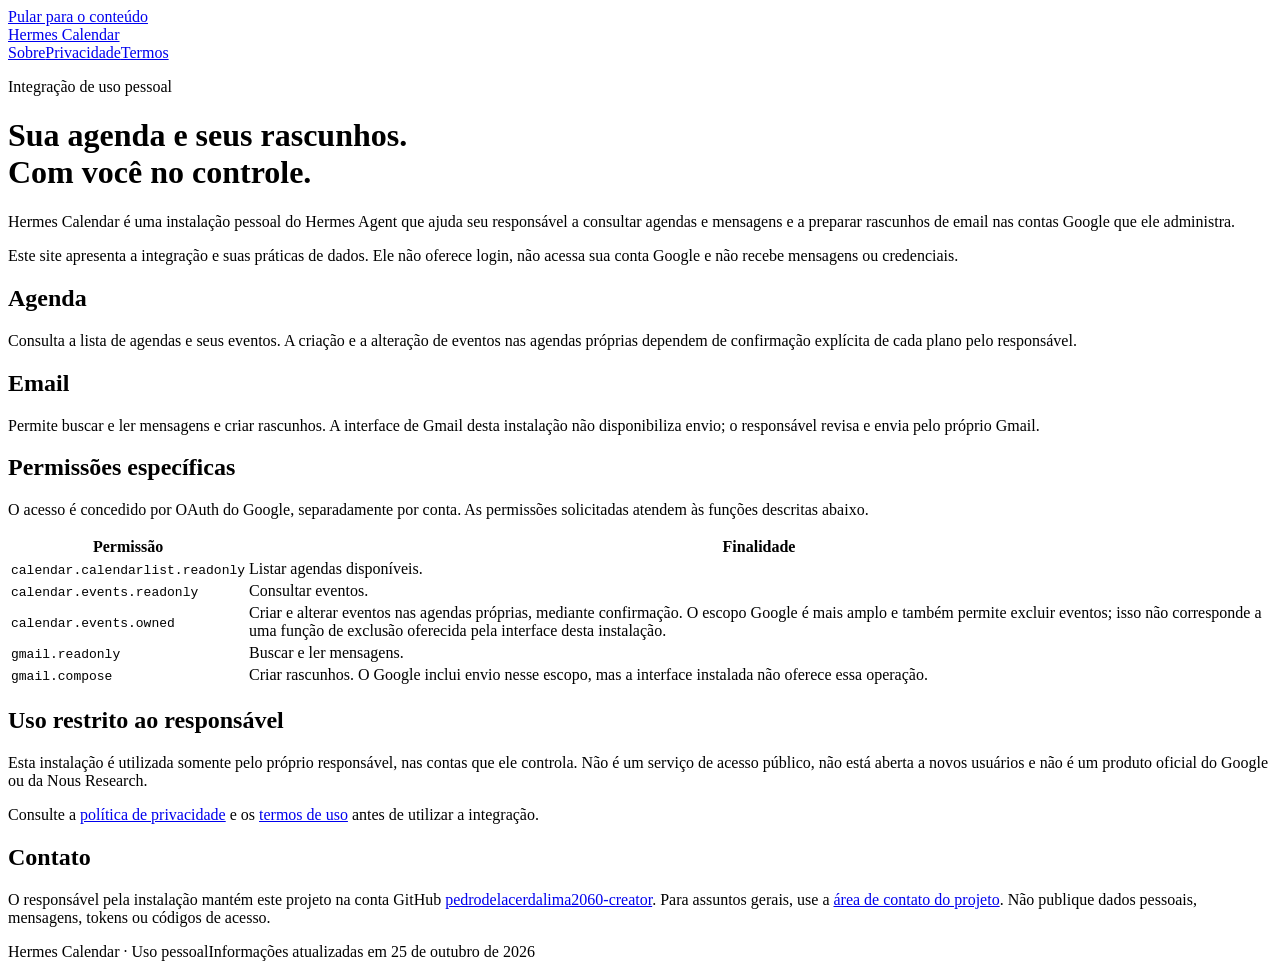
==== index.html @ c8ccea7b "Create index.html" ====
<!doctype html>
<html lang="pt-BR"><head><meta charset="utf-8"><meta name="viewport" content="width=device-width,initial-scale=1"><meta name="description" content="Informações sobre o Hermes Calendar, assistente pessoal para agendas e rascunhos de email."><title>Hermes Calendar · Assistente pessoal</title><link rel="stylesheet" href="style.css"></head><body>
<a class="skip" href="#conteudo">Pular para o conteúdo</a><header><div class="wrap"><a class="brand" href="index.html">Hermes Calendar</a><nav aria-label="Navegação principal"><a aria-current="page" href="index.html">Sobre</a><a href="privacidade.html">Privacidade</a><a href="termos.html">Termos</a></nav></div></header>
<main id="conteudo" class="wrap"><p class="eyebrow">Integração de uso pessoal</p><h1>Sua agenda e seus rascunhos.<br>Com você no controle.</h1><p class="lead">Hermes Calendar é uma instalação pessoal do Hermes Agent que ajuda seu responsável a consultar agendas e mensagens e a preparar rascunhos de email nas contas Google que ele administra.</p>
<div class="note">Este site apresenta a integração e suas práticas de dados. Ele não oferece login, não acessa sua conta Google e não recebe mensagens ou credenciais.</div>
<section class="grid" aria-label="Funcionalidades"><div class="card"><h2>Agenda</h2><p>Consulta a lista de agendas e seus eventos. A criação e a alteração de eventos nas agendas próprias dependem de confirmação explícita de cada plano pelo responsável.</p></div><div class="card"><h2>Email</h2><p>Permite buscar e ler mensagens e criar rascunhos. A interface de Gmail desta instalação não disponibiliza envio; o responsável revisa e envia pelo próprio Gmail.</p></div></section>
<article><h2>Permissões específicas</h2><p>O acesso é concedido por OAuth do Google, separadamente por conta. As permissões solicitadas atendem às funções descritas abaixo.</p><table><thead><tr><th>Permissão</th><th>Finalidade</th></tr></thead><tbody><tr><td><code>calendar.calendarlist.readonly</code></td><td>Listar agendas disponíveis.</td></tr><tr><td><code>calendar.events.readonly</code></td><td>Consultar eventos.</td></tr><tr><td><code>calendar.events.owned</code></td><td>Criar e alterar eventos nas agendas próprias, mediante confirmação. O escopo Google é mais amplo e também permite excluir eventos; isso não corresponde a uma função de exclusão oferecida pela interface desta instalação.</td></tr><tr><td><code>gmail.readonly</code></td><td>Buscar e ler mensagens.</td></tr><tr><td><code>gmail.compose</code></td><td>Criar rascunhos. O Google inclui envio nesse escopo, mas a interface instalada não oferece essa operação.</td></tr></tbody></table>
<h2>Uso restrito ao responsável</h2><p>Esta instalação é utilizada somente pelo próprio responsável, nas contas que ele controla. Não é um serviço de acesso público, não está aberta a novos usuários e não é um produto oficial do Google ou da Nous Research.</p><p>Consulte a <a href="privacidade.html">política de privacidade</a> e os <a href="termos.html">termos de uso</a> antes de utilizar a integração.</p><h2>Contato</h2><p>O responsável pela instalação mantém este projeto na conta GitHub <a href="https://github.com/pedrodelacerdalima2060-creator">pedrodelacerdalima2060-creator</a>. Para assuntos gerais, use a <a href="https://github.com/pedrodelacerdalima2060-creator/hermes-calendar-info/issues">área de contato do projeto</a>. Não publique dados pessoais, mensagens, tokens ou códigos de acesso.</p></article></main>
<footer><div class="wrap"><span>Hermes Calendar · Uso pessoal</span><span>Informações atualizadas em 25 de outubro de 2026</span></div></footer></body></html>
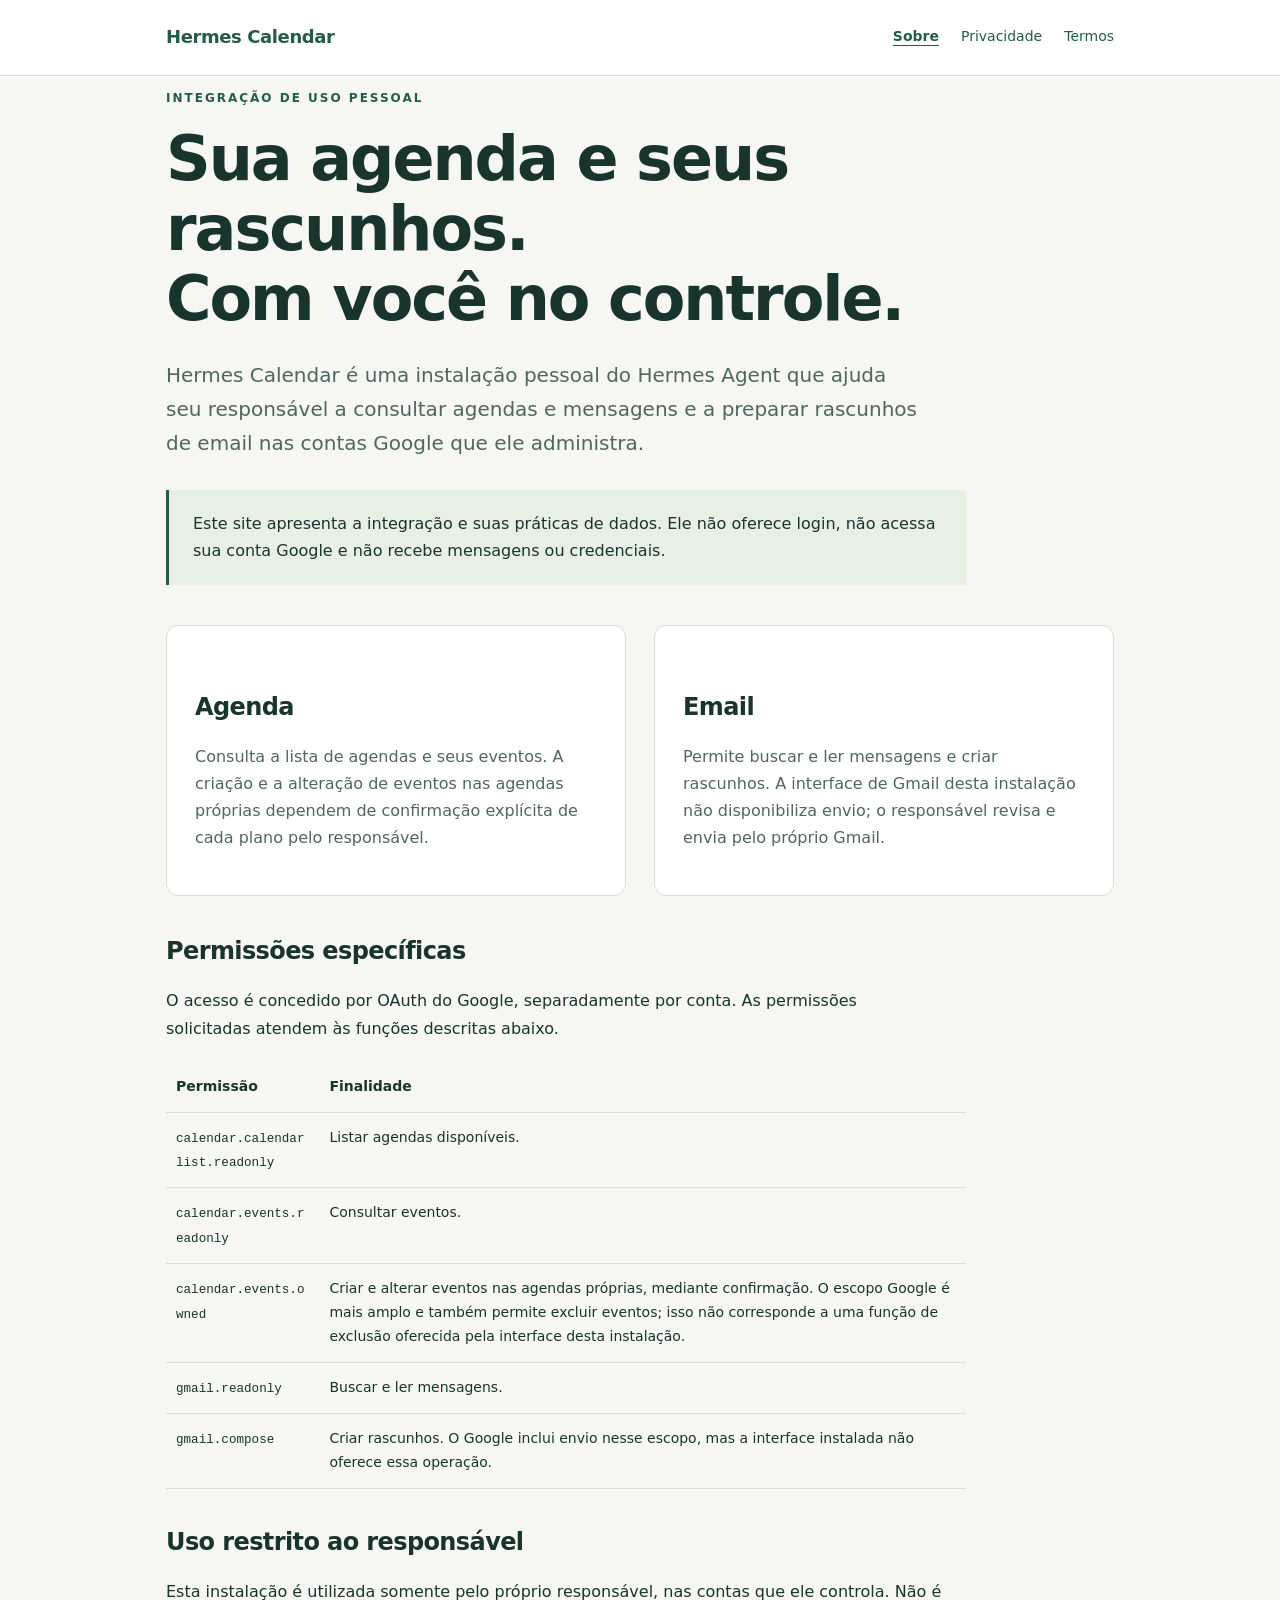
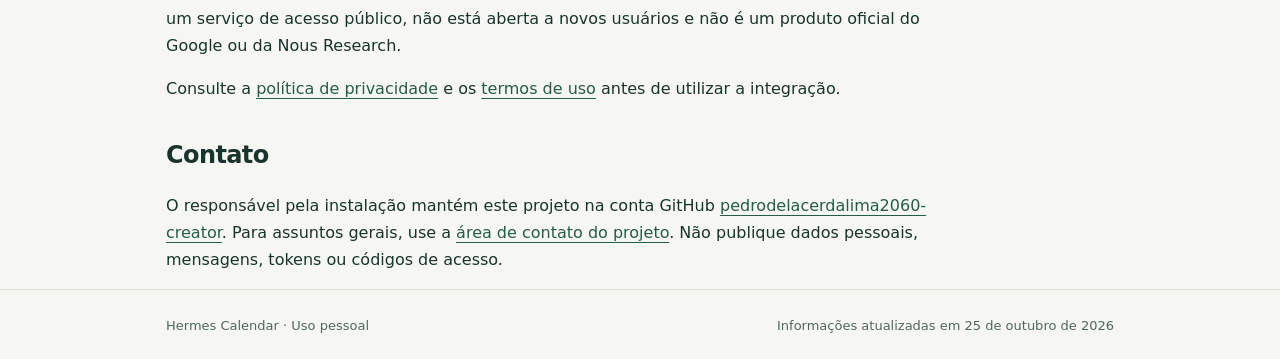
==== commit 4a5d51a9: "Update index.htmlAdd Google site ownership verification" ====
--- a/index.html
+++ b/index.html
@@ -1,5 +1,5 @@
 <!doctype html>
-<html lang="pt-BR"><head><meta charset="utf-8"><meta name="viewport" content="width=device-width,initial-scale=1"><meta name="description" content="Informações sobre o Hermes Calendar, assistente pessoal para agendas e rascunhos de email."><title>Hermes Calendar · Assistente pessoal</title><link rel="stylesheet" href="style.css"></head><body>
+<html lang="pt-BR"><head><meta name="google-site-verification" content="EjmOkCdHcINrttw1R_u3Xfp5Mq9gecPhqVzoizIqynM" /><meta charset="utf-8"><meta name="viewport" content="width=device-width,initial-scale=1"><meta name="description" content="Informações sobre o Hermes Calendar, assistente pessoal para agendas e rascunhos de email."><title>Hermes Calendar · Assistente pessoal</title><link rel="stylesheet" href="style.css"></head><body>
 <a class="skip" href="#conteudo">Pular para o conteúdo</a><header><div class="wrap"><a class="brand" href="index.html">Hermes Calendar</a><nav aria-label="Navegação principal"><a aria-current="page" href="index.html">Sobre</a><a href="privacidade.html">Privacidade</a><a href="termos.html">Termos</a></nav></div></header>
 <main id="conteudo" class="wrap"><p class="eyebrow">Integração de uso pessoal</p><h1>Sua agenda e seus rascunhos.<br>Com você no controle.</h1><p class="lead">Hermes Calendar é uma instalação pessoal do Hermes Agent que ajuda seu responsável a consultar agendas e mensagens e a preparar rascunhos de email nas contas Google que ele administra.</p>
 <div class="note">Este site apresenta a integração e suas práticas de dados. Ele não oferece login, não acessa sua conta Google e não recebe mensagens ou credenciais.</div>
--- a/style.css
+++ b/style.css
@@ -0,0 +1 @@
+:root{color-scheme:light;--ink:#18342d;--muted:#50665e;--green:#245c49;--paper:#f6f7f2;--line:#d8e0d6}*{box-sizing:border-box}body{margin:0;background:var(--paper);color:var(--ink);font-family:system-ui,-apple-system,BlinkMacSystemFont,"Segoe UI",sans-serif;line-height:1.7}a{color:var(--green);text-underline-offset:4px}a:focus-visible{outline:3px solid #c87835;outline-offset:5px}.wrap{max-width:1000px;margin:auto;padding:0 26px}header{border-bottom:1px solid var(--line);background:#fff}header .wrap{display:flex;justify-content:space-between;align-items:center;gap:24px;padding-top:22px;padding-bottom:22px}.brand{font-weight:750;text-decoration:none;letter-spacing:-.4px;font-size:18px}nav{display:flex;gap:22px;flex-wrap:wrap;font-size:14px}nav a{text-decoration:none}nav a[aria-current=page]{font-weight:750;text-decoration:underline}main{padding-top:65px;padding-bottom:70px}.eyebrow{color:var(--green);text-transform:uppercase;letter-spacing:2px;font-size:12px;font-weight:700}h1{font-size:clamp(36px,6vw,62px);letter-spacing:-2px;line-height:1.13;max-width:800px;margin:16px 0 24px}h2{font-size:24px;letter-spacing:-.6px;line-height:1.3;margin-top:38px}h3{font-size:18px;margin:0 0 10px}.lead{font-size:20px;max-width:760px;color:var(--muted)}.note{padding:20px 24px;background:#e8efe5;border-left:3px solid var(--green);margin:30px 0;max-width:800px}.grid{display:grid;grid-template-columns:1fr 1fr;gap:28px;margin:40px 0}.card{padding:28px;background:white;border:1px solid var(--line);border-radius:12px}.card p{color:var(--muted)}article{max-width:800px}article h1{font-size:clamp(34px,5vw,50px)}article p,li{max-width:780px}li{margin-bottom:9px}table{border-collapse:collapse;width:100%;font-size:14px;margin:20px 0}td,th{text-align:left;border-bottom:1px solid var(--line);padding:13px 10px;vertical-align:top}code{font-family:ui-monospace,monospace;font-size:.9em;overflow-wrap:anywhere}.meta{color:var(--muted);font-size:14px}footer{border-top:1px solid var(--line);padding:25px 0;font-size:13px;color:var(--muted)}footer .wrap{display:flex;justify-content:space-between;gap:16px;flex-wrap:wrap}.skip{position:absolute;left:-9999px}.skip:focus{left:20px;top:10px;background:#fff;padding:10px;z-index:5}@media(max-width:650px){header .wrap{align-items:flex-start;flex-direction:column;gap:12px}.grid{grid-template-columns:1fr}main{padding-top:42px}nav{gap:18px}.wrap{padding-left:20px;padding-right:20px}h1{letter-spacing:-1.3px}.card{padding:23px}}
